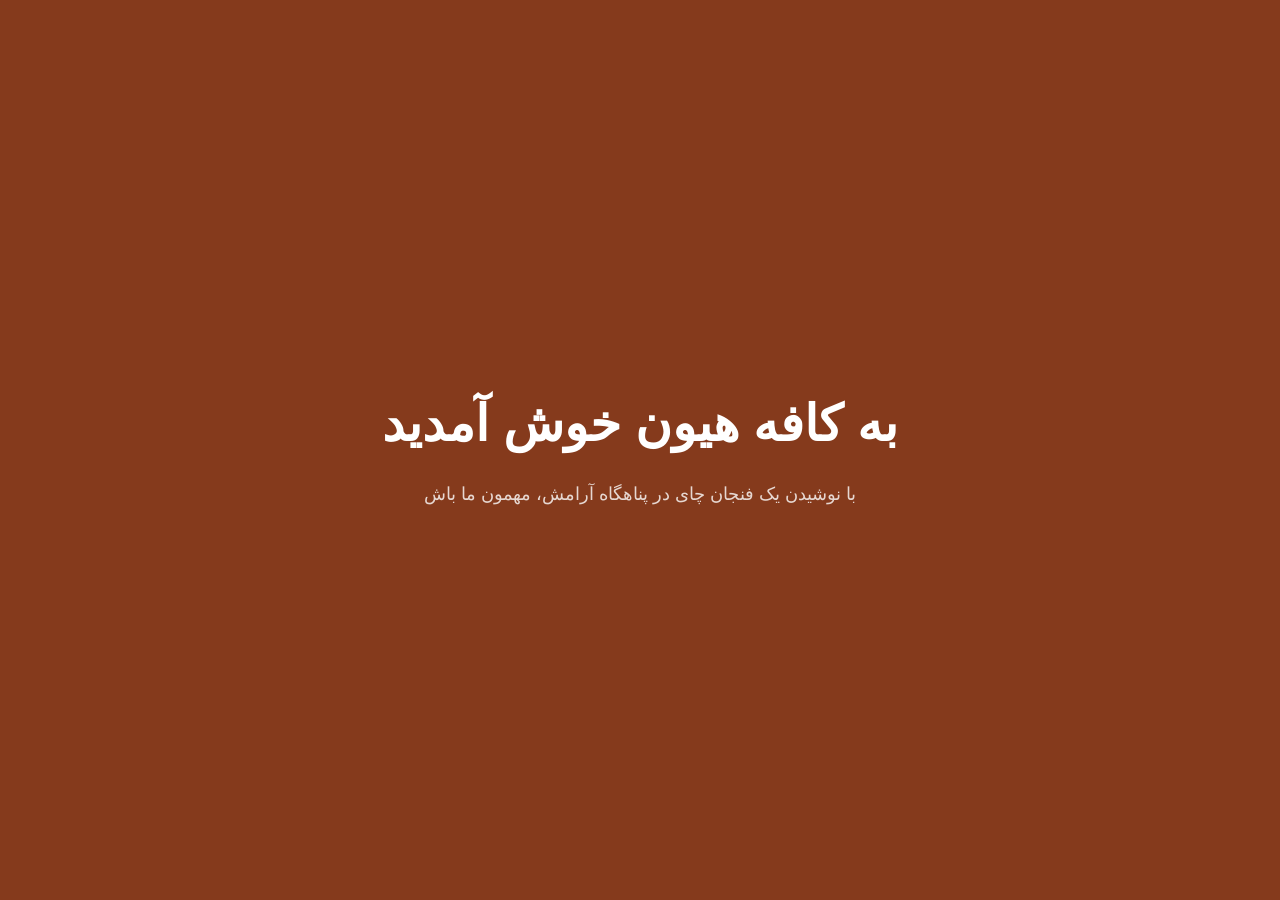
==== index.html @ 32764499 "feat: initial project structure and styles for Haven Coffee" ====
<!DOCTYPE html>
<html lang="fa">

<head>
    <meta charset="UTF-8">
    <meta name="viewport" content="width=device-width, initial-scale=1.0">
    <title>Haven Coffee | کافه هیون</title>
    <link rel="stylesheet" href="./style.css">
</head>

<body>
    <header>
        <h1>به کافه هیون خوش آمدید</h1>
        <p>با نوشیدن یک فنجان چای در پناهگاه آرامش، مهمون ما باش</p>
    </header>

</body>

</html>
---- style.css ----
*
{
    margin: 0;
    padding: 0;
    box-sizing: border-box;
    font-family: sans-serif;
    background: rgb(133, 58, 28);
    color: white;
}

header
{
    text-align: center;
    padding: 10px;
    height: 100vh;

    display: flex;
    justify-content: center;
    align-items: center;
    flex-direction: column;
}

header h1
{
    margin-bottom: 30px;
    font-size: 50px;
}

header p
{
    font-size: 18px;
    opacity: 0.8;
}
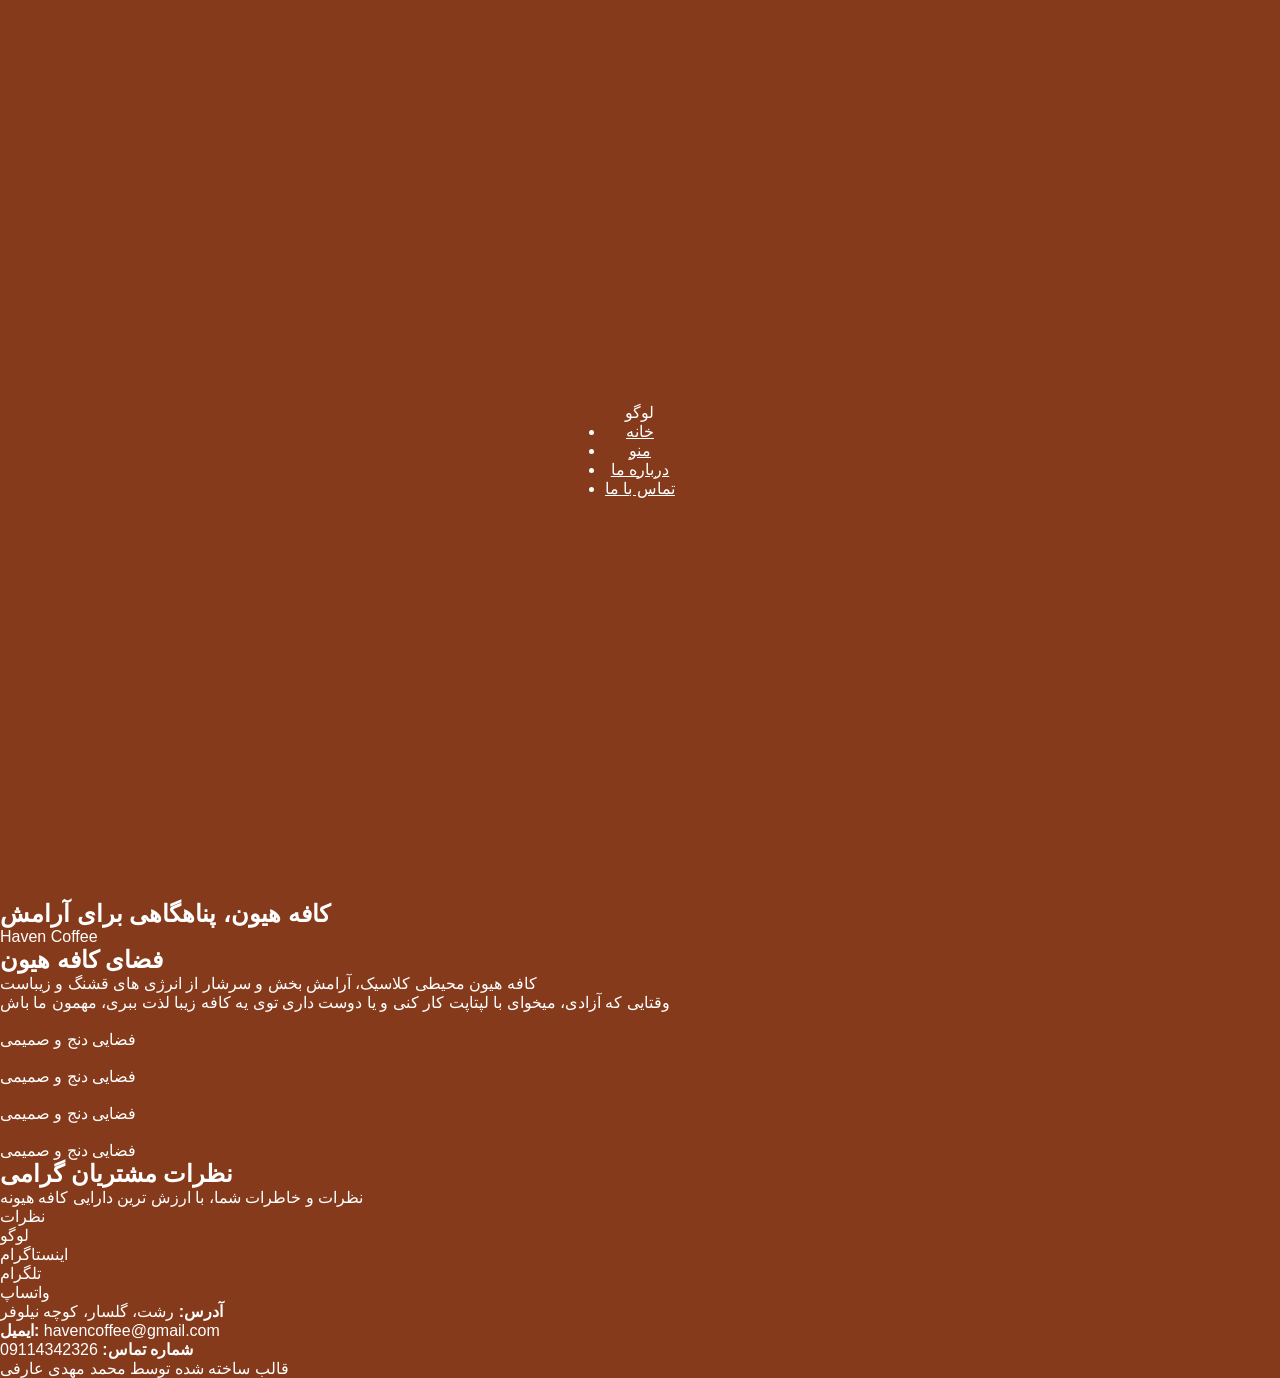
==== commit 34f0ac99: "feat: add semantic HTML structure for homepage" ====
--- a/index.html
+++ b/index.html
@@ -4,15 +4,95 @@
 <head>
     <meta charset="UTF-8">
     <meta name="viewport" content="width=device-width, initial-scale=1.0">
+    <meta name="description" content="ویسایت رسمی کافه هیون، پناهگاهی برای آرامش با فضایی نرم و کلاسیک">
     <title>Haven Coffee | کافه هیون</title>
     <link rel="stylesheet" href="./style.css">
 </head>
 
 <body>
     <header>
-        <h1>به کافه هیون خوش آمدید</h1>
-        <p>با نوشیدن یک فنجان چای در پناهگاه آرامش، مهمون ما باش</p>
+        <div>
+            <div class="header-haven-logo">لوگو</div>
+            <nav>
+                <ul>
+                    <li><a href="#">خانه</a></li>
+                    <li><a href="#">منو</a></li>
+                    <li><a href="#">درباره ما</a></li>
+                    <li><a href="#">تماس با ما</a></li>
+                </ul>
+            </nav>
+        </div>
     </header>
+    <main>
+        <section class="hero">
+            <h1>کافه هیون، پناهگاهی برای آرامش</h1>
+            <p>Haven Coffee</p>
+        </section>
+
+        <section class="haven-gallery">
+            <article class="haven-gallery-description">
+                <h2>فضای کافه هیون</h2>
+                <p>کافه هیون محیطی کلاسیک، آرامش بخش و سرشار از انرژی های قشنگ و زیباست</p>
+                <p>وقتایی که آزادی، میخوای با لپتاپت کار کنی و یا دوست داری توی یه کافه زیبا لذت ببری، مهمون ما باش</p>
+            </article>
+
+            <article class="haven-gallery-images">
+                <figure class="haven-gallery-image">
+                    <img src="" alt="" class="gallery-figure-img">
+                    <figcaption class="haven-gallery-image-caption">فضایی دنج و صمیمی</figcaption>
+                </figure>
+
+                <figure class="haven-gallery-image">
+                    <img src="" alt="" class="gallery-figure-img">
+                    <figcaption class="haven-gallery-image-caption">فضایی دنج و صمیمی</figcaption>
+                </figure>
+
+                <figure class="haven-gallery-image">
+                    <img src="" alt="" class="gallery-figure-img">
+                    <figcaption class="haven-gallery-image-caption">فضایی دنج و صمیمی</figcaption>
+                </figure>
+
+                <figure class="haven-gallery-image">
+                    <img src="" alt="" class="gallery-figure-img">
+                    <figcaption class="haven-gallery-image-caption">فضایی دنج و صمیمی</figcaption>
+                </figure>
+            </article>
+        </section>
+
+        <section class="haven-comments">
+            <article class="haven-comments-description">
+                <h2>نظرات مشتریان گرامی</h2>
+                <p>نظرات و خاطرات شما، با ارزش ترین دارایی کافه هیونه</p>
+            </article>
+
+            <article class="haven-comments-comment">نظرات</article>
+        </section>
+    </main>
+
+    <footer>
+        <div class="footer">
+            <div class="footer-main">
+                <div class="footer-main-logo">
+                    <div class="footer-haven-logo">لوگو</div>
+                    <div class="haven-socials">
+                        <div class="social-logo">اینستاگرام</div>
+                        <div class="social-logo">تلگرام</div>
+                        <div class="social-logo">واتساپ</div>
+                    </div>
+                </div>
+
+                <div class="footer-main-address">
+                    <p><strong>آدرس:</strong> رشت، گلسار، کوچه نیلوفر</p>
+                    <p><strong>ایمیل:</strong> havencoffee@gmail.com</p>
+                    <p><strong>شماره تماس:</strong> 09114342326</p>
+                </div>
+            </div>
+
+            <div class="footer-detail">
+                <div>قالب ساخته شده توسط محمد مهدی عارفی</div>
+            </div>
+        </div>
+    </footer>
 
 </body>
 
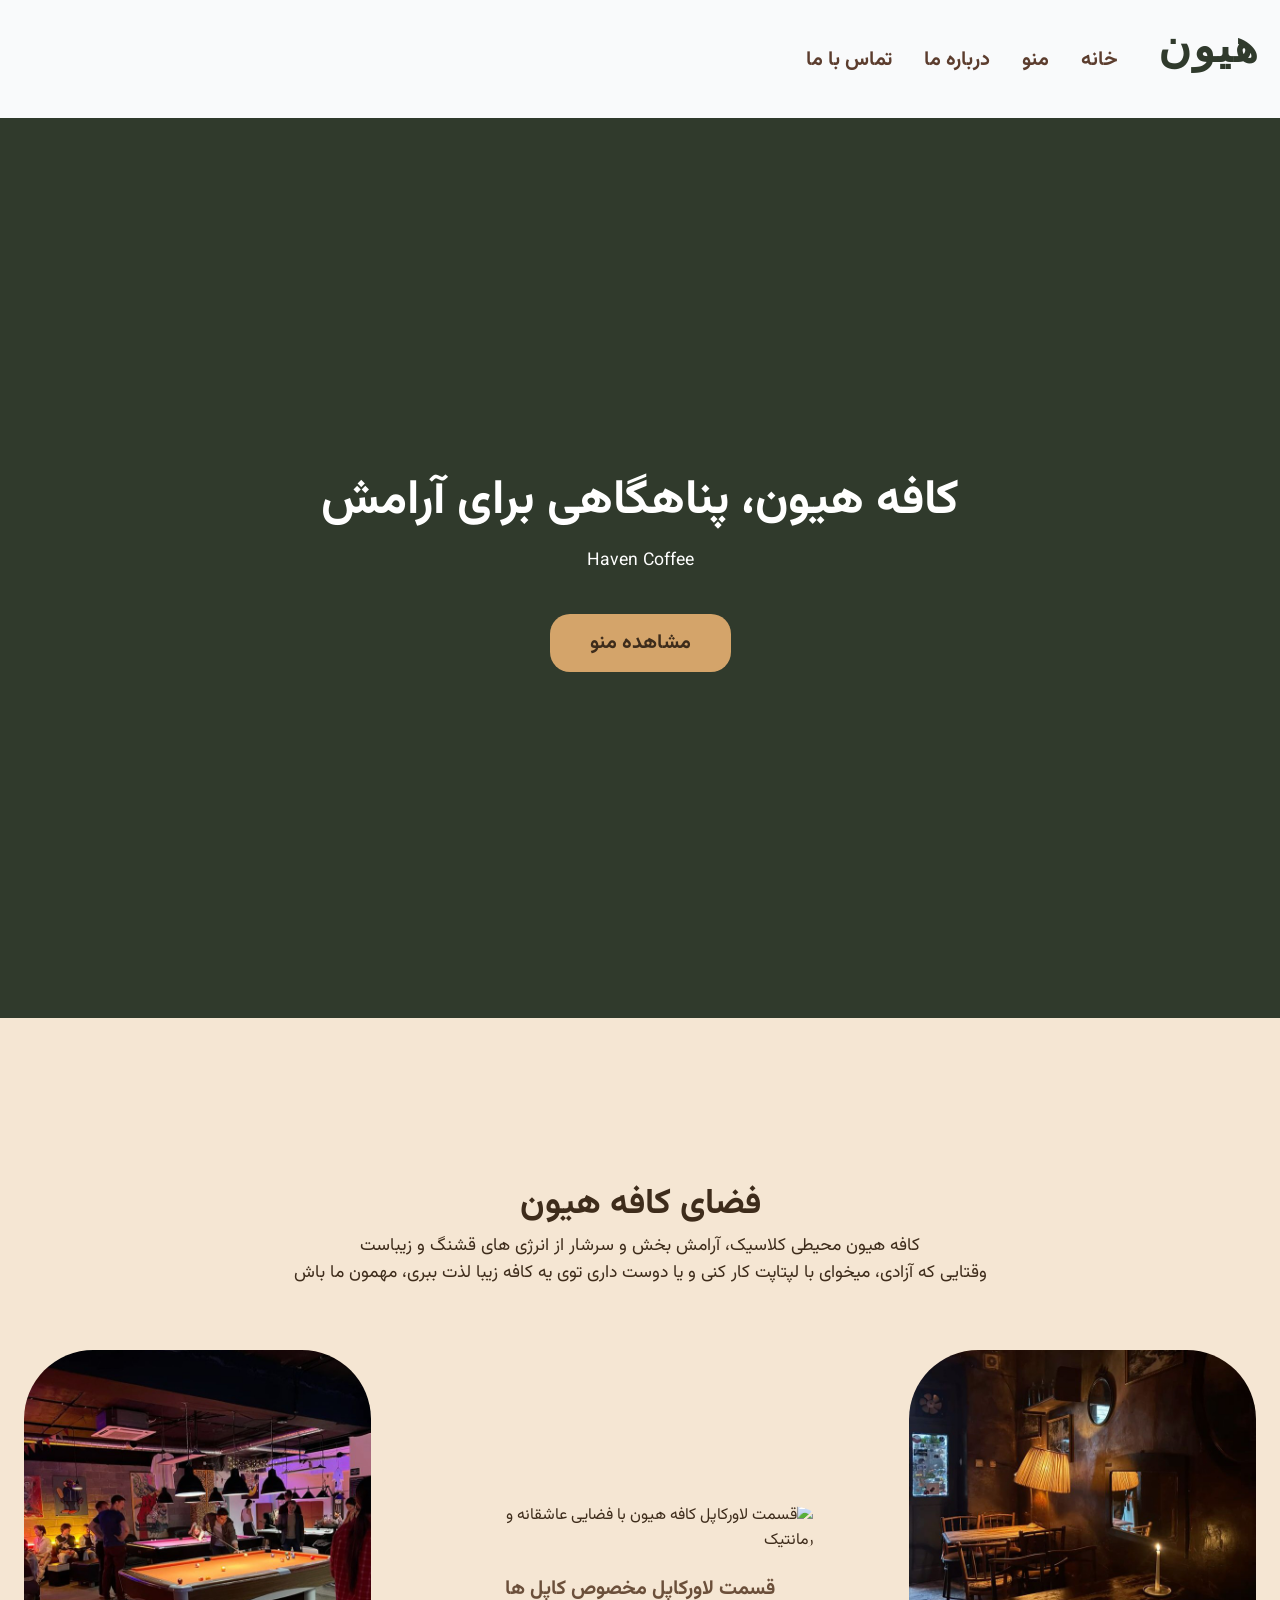
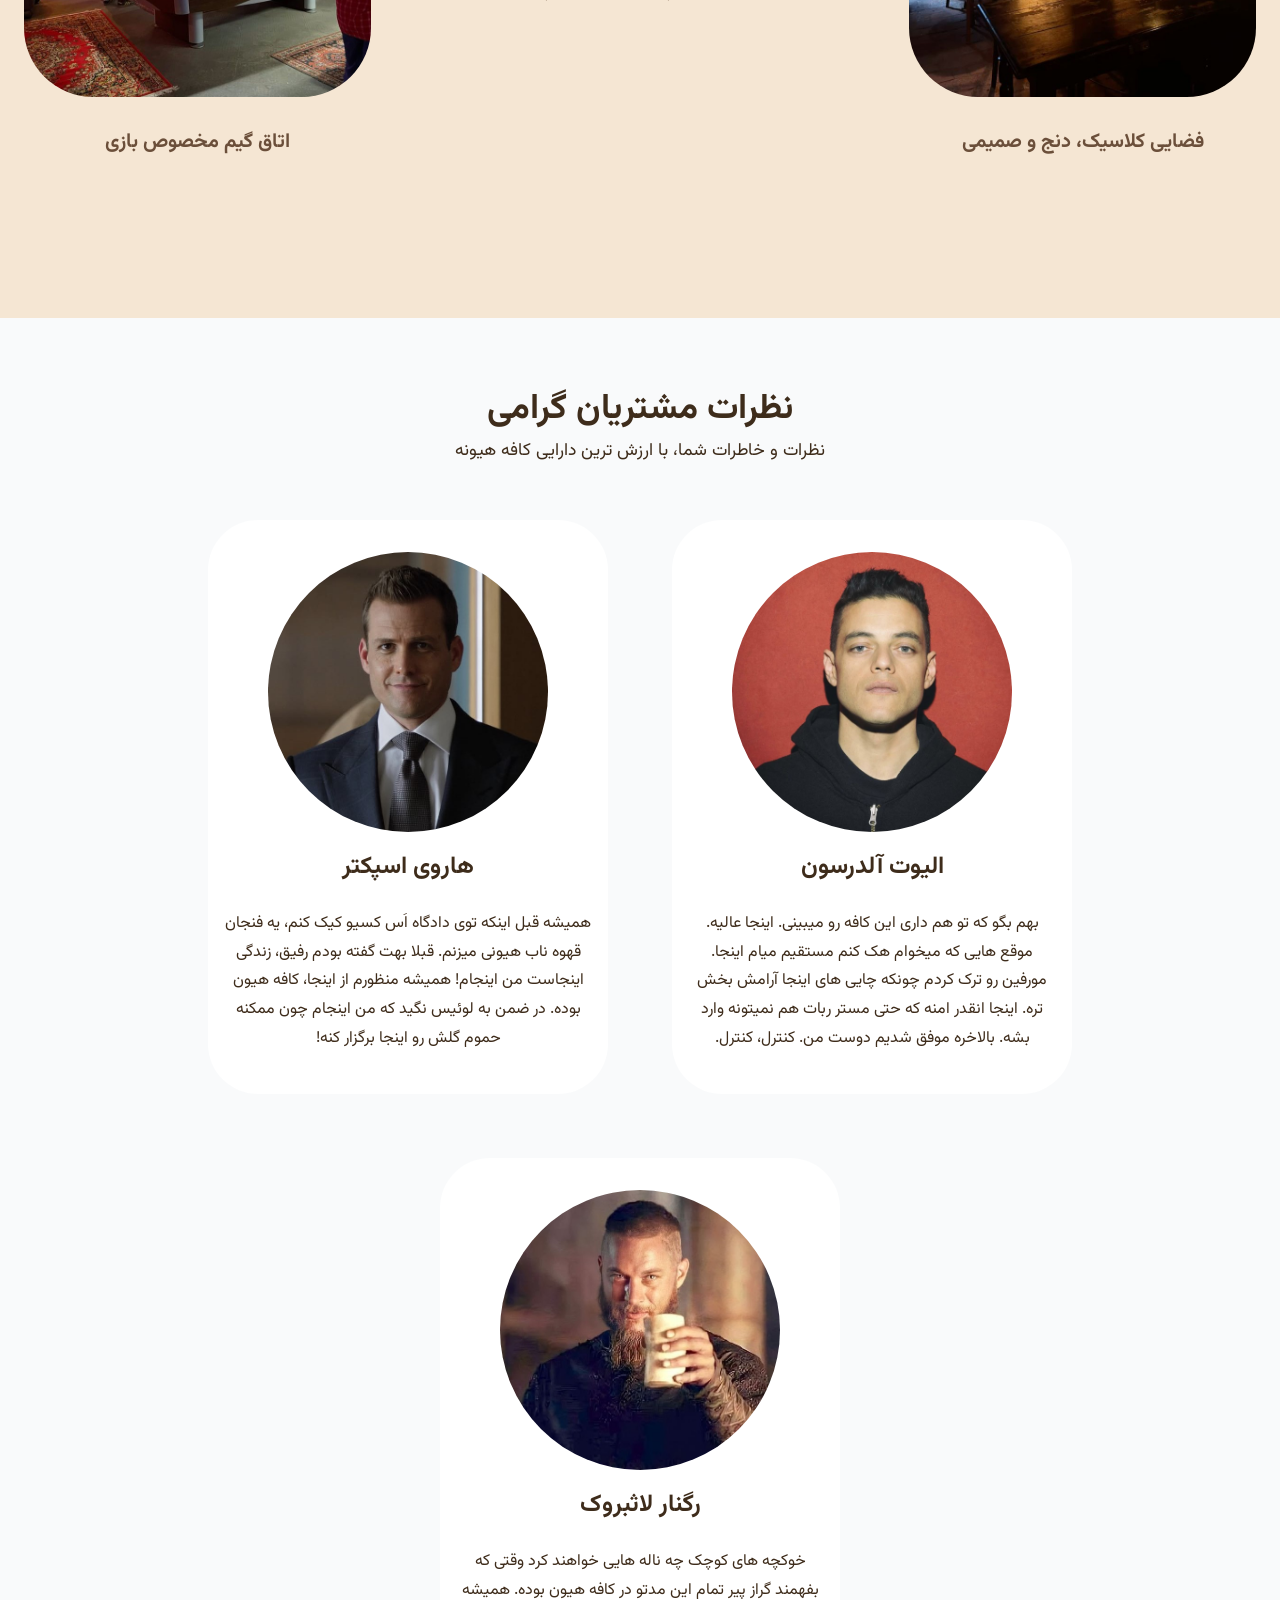
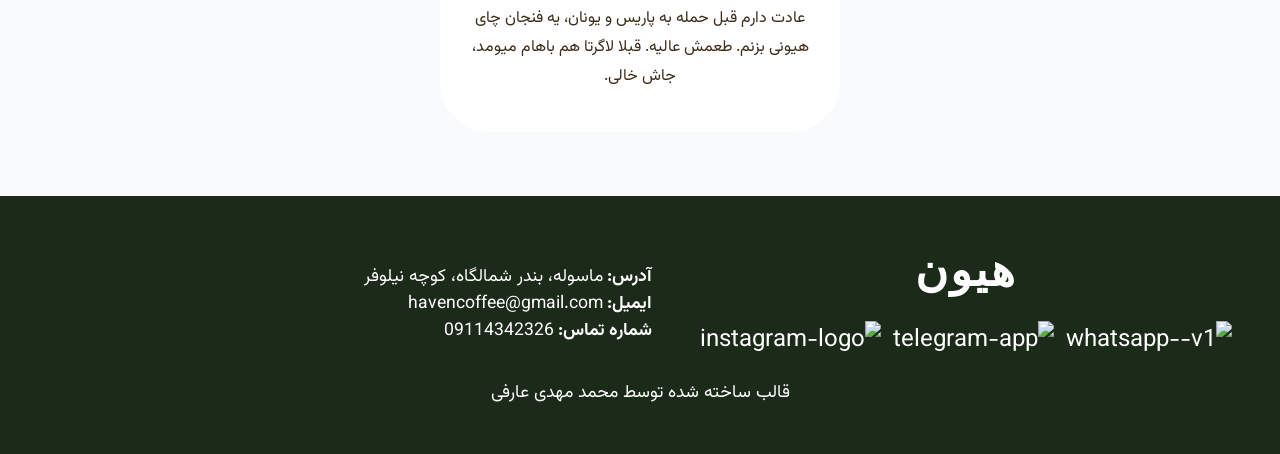
==== commit f303342e: "refactor: rename homepage to index for deployment" ====
--- a/index.html
+++ b/index.html
@@ -4,96 +4,131 @@
 <head>
     <meta charset="UTF-8">
     <meta name="viewport" content="width=device-width, initial-scale=1.0">
-    <meta name="description" content="ویسایت رسمی کافه هیون، پناهگاهی برای آرامش با فضایی نرم و کلاسیک">
-    <title>Haven Coffee | کافه هیون</title>
-    <link rel="stylesheet" href="./style.css">
+    <meta name="description"
+        content="کافه هیون، فضایی کلاسیک و آرامش بخش برای لحظاتی به یاد ماندنی. چای و قهوه ای ناب، محیطی دنج و صمیمی.">
+    <meta name="robots" content="index, follow">
+    <link rel="canonical" href="https://havencoffee.com/index.html">
+    <title>Haven Coffee | کافه هیون - پناهگاهی برای آرامش</title>
+    <link rel="stylesheet" href="./assets/css/base.css">
+    <link rel="stylesheet" href="./assets/css/homepage.css">
 </head>
 
 <body>
     <header>
-        <div>
-            <div class="header-haven-logo">لوگو</div>
-            <nav>
-                <ul>
-                    <li><a href="#">خانه</a></li>
-                    <li><a href="#">منو</a></li>
-                    <li><a href="#">درباره ما</a></li>
-                    <li><a href="#">تماس با ما</a></li>
-                </ul>
-            </nav>
-        </div>
+        <a href="index.html" class="header-haven-logo haven-logo text-center">هیون</a>
+        <input type="checkbox" id="menu-toggle" class="menu-toggle">
+        <label for="menu-toggle" class="menu-icon">☰</label>
+        <nav aria-label="ناوبری اصلی سایت">
+            <ul class="menu-items">
+                <li><a href="index.html" aria-current="page">خانه</a></li>
+                <li><a href="menu.html">منو</a></li>
+                <li><a href="about.html">درباره ما</a></li>
+                <li><a href="contact.html">تماس با ما</a></li>
+            </ul>
+        </nav>
     </header>
+
     <main>
-        <section class="hero">
-            <h1>کافه هیون، پناهگاهی برای آرامش</h1>
+        <section class="hero section" aria-labelledby="hero-title">
+            <h1 id="hero-title">کافه هیون، پناهگاهی برای آرامش</h1>
             <p>Haven Coffee</p>
+            <a href="menu.html" class="menu-btn">مشاهده منو</a>
         </section>
 
-        <section class="haven-gallery">
-            <article class="haven-gallery-description">
-                <h2>فضای کافه هیون</h2>
+        <section class="haven-gallery section" aria-labelledby="gallery-title">
+            <header class="haven-gallery-description flex-center-col text-center">
+                <h2 id="gallery-title">فضای کافه هیون</h2>
                 <p>کافه هیون محیطی کلاسیک، آرامش بخش و سرشار از انرژی های قشنگ و زیباست</p>
                 <p>وقتایی که آزادی، میخوای با لپتاپت کار کنی و یا دوست داری توی یه کافه زیبا لذت ببری، مهمون ما باش</p>
-            </article>
+            </header>
 
-            <article class="haven-gallery-images">
-                <figure class="haven-gallery-image">
-                    <img src="" alt="" class="gallery-figure-img">
-                    <figcaption class="haven-gallery-image-caption">فضایی دنج و صمیمی</figcaption>
+            <div class="haven-gallery-images flex-center-row" role="list">
+                <figure class="haven-gallery-image" role="listitem">
+                    <img src="assets/images/coffeeShop1.jpg" alt="فضای داخلی کافه هیون با دکوراسیون چوبی و نور گرم"
+                        class="gallery-figure-img" loading="lazy" decoding="async">
+                    <figcaption class="haven-gallery-image-caption">فضایی کلاسیک، دنج و صمیمی</figcaption>
                 </figure>
 
-                <figure class="haven-gallery-image">
-                    <img src="" alt="" class="gallery-figure-img">
-                    <figcaption class="haven-gallery-image-caption">فضایی دنج و صمیمی</figcaption>
+                <figure class="haven-gallery-image" role="listitem">
+                    <img src="assets/images/coffeeshop2.jpg" alt="قسمت لاورکاپل کافه هیون با فضایی عاشقانه و رمانتیک"
+                        class="gallery-figure-img" loading="lazy" decoding="async">
+                    <figcaption class="haven-gallery-image-caption">قسمت لاورکاپل مخصوص کاپل ها</figcaption>
                 </figure>
 
-                <figure class="haven-gallery-image">
-                    <img src="" alt="" class="gallery-figure-img">
-                    <figcaption class="haven-gallery-image-caption">فضایی دنج و صمیمی</figcaption>
+                <figure class="haven-gallery-image" role="listitem">
+                    <img src="assets/images/coffeeShop3.jpg" alt="اتاق گیم کافه هیون دارای بازی های جذاب جهت سرگرمی"
+                        class="gallery-figure-img" loading="lazy" decoding="async">
+                    <figcaption class="haven-gallery-image-caption">اتاق گیم مخصوص بازی</figcaption>
                 </figure>
-
-                <figure class="haven-gallery-image">
-                    <img src="" alt="" class="gallery-figure-img">
-                    <figcaption class="haven-gallery-image-caption">فضایی دنج و صمیمی</figcaption>
-                </figure>
-            </article>
+            </div>
         </section>
 
-        <section class="haven-comments">
-            <article class="haven-comments-description">
-                <h2>نظرات مشتریان گرامی</h2>
+        <section class="haven-comments section" aria-labelledby="comments-title">
+            <header class="haven-comments-description text-center">
+                <h2 id="comments-title">نظرات مشتریان گرامی</h2>
                 <p>نظرات و خاطرات شما، با ارزش ترین دارایی کافه هیونه</p>
-            </article>
+            </header>
 
-            <article class="haven-comments-comment">نظرات</article>
+            <div class="haven-comments-comment" role="list">
+                <article class="comment" role="listitem">
+                    <img src="assets/images/elliotAlderson.jpg" alt="ایلوت آلدرسون، شخصیت سریال مستر روبات"
+                        class="comment-image" loading="lazy" decoding="async">
+                    <h3>الیوت آلدرسون</h3>
+                    <blockquote class="comment-text">
+                        بهم بگو که تو هم داری این کافه رو میبینی. اینجا عالیه. موقع هایی که میخوام هک کنم مستقیم میام
+                        اینجا. مورفین رو ترک کردم چونکه چایی های اینجا آرامش بخش تره. اینجا انقدر امنه که حتی مستر ربات
+                        هم
+                        نمیتونه وارد بشه. بالاخره موفق شدیم دوست من. کنترل، کنترل.
+                    </blockquote>
+                </article>
+                <article class="comment" role="listitem">
+                    <img src="assets/images/harveySpecter.jpg" alt="هاروی اسپکتر، شخصیت سریال سوییتز"
+                        class="comment-image" loading="lazy" decoding="async">
+                    <h3>هاروی اسپکتر</h3>
+                    <blockquote class="comment-text">
+                        همیشه قبل اینکه توی دادگاه اَس کسیو کیک کنم، یه فنجان قهوه ناب هیونی میزنم. قبلا بهت گفته
+                        بودم رفیق، زندگی اینجاست من اینجام! همیشه منظورم از اینجا، کافه هیون بوده. در ضمن به لوئیس نگید
+                        که
+                        من اینجام چون ممکنه حموم گلش رو اینجا برگزار کنه!
+                    </blockquote>
+                </article>
+                <article class="comment" role="listitem">
+                    <img src="assets/images/ragnar.jpg" alt="رگنار لاثبروک، شخصیت سریال وایکیگنز" class="comment-image"
+                        loading="lazy" decoding="async">
+                    <h3>رگنار لاثبروک</h3>
+                    <blockquote class="comment-text">
+                        خوکچه های کوچک چه ناله هایی خواهند کرد وقتی که بفهمند گراز پیر تمام این مدتو در کافه هیون بوده.
+                        همیشه عادت دارم قبل حمله به پاریس و یونان، یه
+                        فنجان چای هیونی بزنم. طعمش عالیه. قبلا لاگرتا هم باهام میومد، جاش خالی.
+                    </blockquote>
+                </article>
+            </div>
         </section>
     </main>
 
     <footer>
-        <div class="footer">
-            <div class="footer-main">
-                <div class="footer-main-logo">
-                    <div class="footer-haven-logo">لوگو</div>
-                    <div class="haven-socials">
-                        <div class="social-logo">اینستاگرام</div>
-                        <div class="social-logo">تلگرام</div>
-                        <div class="social-logo">واتساپ</div>
-                    </div>
-                </div>
-
-                <div class="footer-main-address">
-                    <p><strong>آدرس:</strong> رشت، گلسار، کوچه نیلوفر</p>
-                    <p><strong>ایمیل:</strong> havencoffee@gmail.com</p>
-                    <p><strong>شماره تماس:</strong> 09114342326</p>
+        <div class="footer-main">
+            <div class="footer-main-logo">
+                <div class="footer-haven-logo haven-logo" style="color: var(--color-text-light);">هیون</div>
+                <div class="haven-socials">
+                    <a href="https://web.whatsapp.com/" aria-label="واتساپ کافه هیون"><img width="40" height="40"
+                            src="https://img.icons8.com/color/48/whatsapp--v1.png" alt="whatsapp--v1" /></a>
+                    <a href="https://telegram.org/" aria-label="تلگرام کافه هیون"><img width="40" height="40"
+                            src="https://img.icons8.com/fluency/48/telegram-app.png" alt="telegram-app" /></a>
+                    <a href="https://www.instagram.com/" aria-label="اینستاگرام کافه هیون"><img width="40" height="40"
+                            src="https://img.icons8.com/3d-fluency/94/instagram-logo.png" alt="instagram-logo" /></a>
                 </div>
             </div>
 
-            <div class="footer-detail">
-                <div>قالب ساخته شده توسط محمد مهدی عارفی</div>
+            <div class="footer-main-address" itemscope itemtype="https://schema.org/Organization">
+                <p><strong>آدرس: </strong><span itemprop="address">ماسوله، بندر شمالگاه، کوچه نیلوفر</span></p>
+                <p><strong>ایمیل: </strong><a href="mailto:havencoffee@gmail.com"
+                        itemprop="email">havencoffee@gmail.com</a></p>
+                <p><strong>شماره تماس: </strong><a href="tel:+989114342326" itemprop="telephone">09114342326</a></p>
             </div>
         </div>
+        <p class="footer-detail text-center">قالب ساخته شده توسط محمد مهدی عارفی</p>
     </footer>
-
 </body>
 
 </html>
--- a/assets/css/base.css
+++ b/assets/css/base.css
@@ -0,0 +1,315 @@
+@font-face {
+  font-family: 'Vazirmatn';
+  src: url('../fonts/Vazirmatn[wght].woff2') format('woff2 supports variations'),
+       url('../fonts/Vazirmatn[wght].woff2') format('woff2-variations');
+  font-weight: 100 900;
+  font-style: normal;
+  font-display: swap;
+}
+
+@font-face {
+    font-family: 'Parastoo';
+    src: url('../fonts/Parastoo-VariableFont_wght.ttf') format('ttf supports variations'),
+    url('../fonts/Parastoo-VariableFont_wght.ttf') format('ttf-variations');
+    font-weight: 400 700;
+    font-style: normal;
+    font-display: swap;
+}
+
+:root
+{
+    --color-body: #F5F0EB;
+    --color-primary: #303A2C;
+    --color-secondary: #F9FAFB;
+    --color-text-dark: #3E2C1B;
+    --color-warm: #F5E6D3;  
+    --color-dark: #1C2A1A;
+    --color-text-light: #FFFFFF;   
+    --color-link: #5C3D2E;       
+    --color-caption: #6B4F3A;   
+    --color-accent: #D4A46A;
+    --color-purple-dark: #331633;
+    --color-green-dark: #064606;
+    --color-black: #000000;
+    --color-white: #ffffff;
+    --color-about-hero: #4C5648;
+    --color-digits: #e5e5e0;
+    --color-contact-hero: #2b3528;
+    --color-contact-content: #640f0f;
+    --color-contact-map: #EAEAE5;
+    --font-primary: Vazirmatn, 'Segoe UI', Tahoma, Geneva, Verdana, sans-serif;
+    --font-logo: 'Parastoo', 'Segoe UI', Tahoma, Geneva, Verdana, sans-serif;
+}
+
+*, *::before, *::after
+{
+    padding: 0;
+    margin: 0;
+    box-sizing: border-box;
+}
+
+html
+{
+    scroll-behavior: smooth;
+}
+
+body
+{
+    font-family: var(--font-primary);
+    background-color: var(--color-body);
+    color: var(--color-primary);
+    direction: rtl;
+    text-align: right;
+    min-height: 100vh;
+}
+
+a
+{
+    text-decoration: none;
+}
+
+ul
+{
+    list-style: none;
+}
+
+h1
+{
+    font-size: 3rem;
+}
+
+h2
+{
+    font-size: 2.2rem;
+}
+
+h3 
+{
+    font-size: 1.5rem;
+    font-weight: 700;
+}
+
+p
+{
+    font-size: 1.1rem;
+}
+
+.haven-logo
+{
+    font-family: var(--font-logo);
+    font-weight: 700;
+    font-size: 2.8rem;
+    color: var(--color-primary);
+    letter-spacing: 2px;
+    line-height: 1.2;
+}
+
+/* utility classes */
+/* flex */
+.flex-center-row
+{
+    display: flex;
+    justify-content: center;
+    align-items: center;
+}
+.flex-center-col
+{
+    display: flex;
+    flex-direction: column;
+    justify-content: center;
+    align-items: center;
+}
+
+/* text */
+.text-center
+{
+    text-align: center;
+}
+
+/* spacing */
+.margin-bottom
+{
+    margin-bottom: 1rem;
+}
+
+/* header */
+body > header
+{
+    background-color: var(--color-secondary);
+    padding: 1.25rem;
+    font-size: 1.25rem;
+    font-weight: bold;
+    display: flex;
+    gap: 2.5rem;
+}
+.header-haven-logo
+{
+    margin-bottom: 1.5rem;
+}
+.menu-toggle 
+{
+    display: none;
+}
+.menu-icon 
+{
+    display: none; 
+    font-size: 2rem;
+    cursor: pointer;
+    color: var(--color-link);
+    user-select: none;
+}
+.menu-items
+{
+    display: flex;
+    gap: 2rem;
+    margin-top: 1.5rem;
+}
+.menu-items a
+{
+    color: var(--color-link);
+    font-size: 1.25rem;
+    transition: color 0.3s, border-bottom 0.3s;
+    border-bottom: 2px solid transparent;
+    padding-bottom: 0.25rem;
+}
+.menu-items a:hover 
+{
+    color: #B8860B;
+    border-bottom-color: #B8860B;
+}
+
+/* footer */
+footer
+{
+    background-color: var(--color-dark);
+    color: var(--color-text-light);
+    font-size: 1.5rem;
+    padding: 3rem;
+}
+footer a
+{
+    color: var(--color-text-light);
+    transition: opacity 0.3s;
+}
+footer a:hover 
+{
+    opacity: 0.8;
+    text-decoration: underline;
+}
+.footer-main
+{
+    display: flex;
+    flex-wrap: wrap;
+}
+.haven-socials
+{
+    margin-top: 1.5rem;
+    display: flex;
+    gap: 0.75rem;
+}
+.footer-main-logo
+{
+    margin-left: 3rem;
+}
+.footer-haven-logo
+{
+    text-align: center;
+}
+.social-logo
+{
+    width: 50px;
+    height: 50px;
+    border-radius: 10%;
+}
+.footer-main-address
+{
+    margin-top: 1.2rem;
+}
+.footer-detail
+{
+    margin-top: 1.25rem;
+}
+
+/* responsive */
+@media (max-width: 1024px)
+{
+    /* header */
+    .menu-icon
+    {
+        display: block;
+    }
+    nav
+    {
+        display: none;
+        width: 100%;
+    }
+    .menu-toggle:checked ~ nav
+    {
+        display: block;
+    }
+    .menu-items
+    {
+        flex-direction: column;
+        gap: 1rem;
+        margin-top: 1rem;
+        padding: 1rem;
+        border-radius: 12px;
+        box-shadow: 0 4px 12px rgba(0, 0, 0, 0.05);
+    }
+    .menu-items a 
+    {
+        font-size: 1.1rem;
+        padding: 0.5rem 0;
+        border-bottom: 1px solid rgba(0, 0, 0, 0.05);
+    }
+    body > header 
+    {
+        flex-wrap: wrap;
+        justify-content: space-between;
+        align-items: center;
+        padding: 1rem;
+    }
+    .header-haven-logo 
+    {
+        margin-bottom: 0.8rem;
+        font-size: 2rem;
+    }
+
+    /* footer */
+    footer 
+    {
+        padding: 2rem 1rem;
+    }
+    .footer-main 
+    {
+        flex-direction: column; 
+        align-items: center; 
+        gap: 2rem;
+    }
+    .footer-main-logo 
+    {
+        margin-left: 0; 
+        display: flex;
+        flex-direction: column;
+        align-items: center;
+    }
+    .footer-haven-logo
+    {
+        font-size: 2rem;
+    }
+    .haven-socials 
+    {
+        margin-top: 1rem;
+        gap: 1rem;
+    }
+    .footer-main-address 
+    {
+
+        text-align: center;
+        margin-bottom: 2rem;
+    }
+    .footer-detail 
+    {
+        margin-top: 1.5rem;
+    }
+}
--- a/assets/css/homepage.css
+++ b/assets/css/homepage.css
@@ -0,0 +1,185 @@
+/* section class */
+.section 
+{
+    min-height: 100vh;
+    padding: 4rem 1.5rem;
+    display: flex;
+    flex-direction: column;
+    justify-content: center;
+    align-items: center;
+}
+
+/* header is in the base.css */
+
+/* hero */
+.hero
+{
+    background-color: var(--color-primary);
+    color: var(--color-text-light);
+    gap: 0.5rem;
+}
+.menu-btn
+{
+    background-color: var(--color-accent);
+    color: var(--color-text-dark);
+    padding: 0.8rem 2.5rem;
+    font-size: 1.25rem;
+    font-weight: 700;
+    border: none;
+    border-radius: 20px;
+    cursor: pointer;
+    transition: background 0.3s, transform 0.2s, box-shadow 0.3s;
+    margin-top: 2rem;
+}
+.menu-btn:hover
+{
+    background-color: #b8895a;
+    transform: scale(1.05);
+    box-shadow: 0 6px 20px rgba(0, 0, 0, 0.2);
+}
+
+/* haven-gallery */
+.haven-gallery
+{
+    background-color: var(--color-warm);
+    color: var(--color-text-dark);
+}
+.haven-gallery-images
+{
+    gap: 6rem;
+    flex-wrap: wrap;
+    margin-top: 4rem;
+}
+.haven-gallery-image
+{
+    flex: 1 1 200px;
+    max-width: 450px;
+}
+.gallery-figure-img
+{
+    width: 100%;
+    max-width: 400px;
+    height: auto;
+    max-height: 400px;
+    aspect-ratio: 1/1;
+    border-radius: 20%;
+}
+.haven-gallery-image-caption
+{
+    text-align: center;
+    margin-top: 1.25rem;
+    color: var(--color-caption);
+    font-weight: bold;
+    font-size: 1.25rem;
+}
+
+/* haven-comments */
+.haven-comments
+{
+    background-color: var(--color-secondary);
+    color: var(--color-text-dark);
+}
+.haven-comments-description
+{
+    margin-bottom: 3.5rem;
+}
+.haven-comments-comment
+{
+    display: flex;
+    justify-content: center;
+    gap: 4rem;
+    flex-wrap: wrap;
+}
+.comment
+{
+    background-color: var(--color-white);
+    width: 100%;
+    max-width: 400px;
+    height: auto;
+    min-height: 550px;
+    border-radius: 50px;
+    padding: 1rem;
+    display: flex;
+    flex-direction: column;
+    align-items: center;
+}
+.comment-image
+{
+    width: 280px;
+    height: 280px;
+    border-radius: 50%;
+    margin: 1rem 0;
+}
+.comment-text
+{
+    margin-top: 1.5rem;
+    margin-bottom: 1.5rem;
+    text-align: center; 
+    color: var(--color-text-dark);
+    line-height: 1.8;
+}
+
+/* footer is in the base.css */
+
+/* Responsive */
+@media (max-width: 1024px)
+{
+    /* header is in the base.css */
+
+    /* hero */
+    .hero 
+    {
+        padding: 2rem 1rem;
+        gap: 0.5rem;
+        min-height: 80vh; 
+    }
+    .hero h1 
+    {
+        font-size: clamp(1.6rem, 4vw, 2.2rem);
+    }
+    .hero p 
+    {
+        font-size: 1.2rem;
+    }
+    .menu-btn  
+    {
+        padding: 0.6rem 2rem;
+        font-size: 1rem;
+        margin-top: 1.5rem;
+    }
+
+    /* gallery */
+    .haven-gallery-images 
+    {
+        gap: 2rem;
+        margin-top: 2rem;
+    }
+    .haven-gallery-image 
+    {
+        flex: 1 1 100%;
+        max-width: 320px;
+    }
+    .gallery-figure-img 
+    {
+        max-width: 320px;
+        max-height: none;
+        margin-top: 3rem;
+        aspect-ratio: 1/1;
+    }
+
+    /* comments */
+    .haven-comments-comment 
+    {
+        gap: 2rem;
+        flex-direction: column;
+        align-items: center;
+    }
+    .comment 
+    {
+        max-width: 100%;
+        min-height: auto;
+        padding: 1.5rem;
+    }
+
+    /* footer is in the base.css */
+}
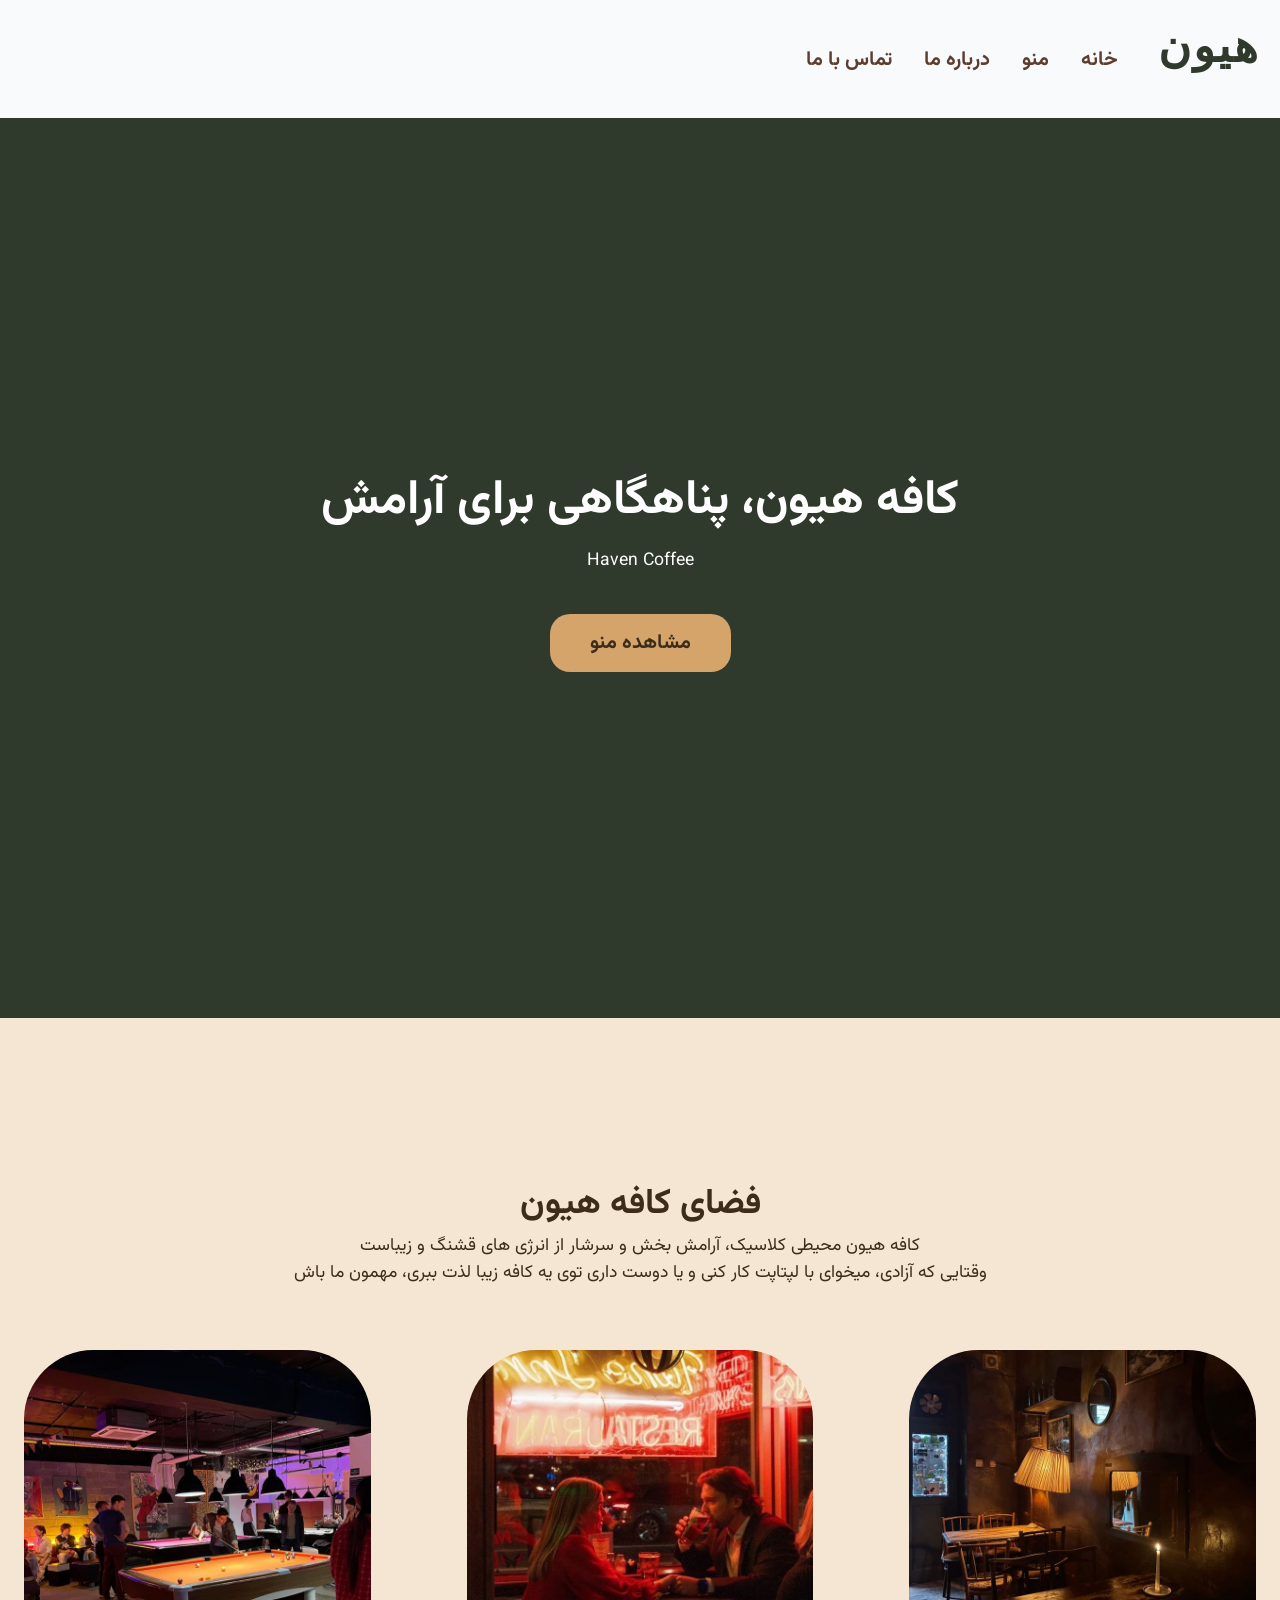
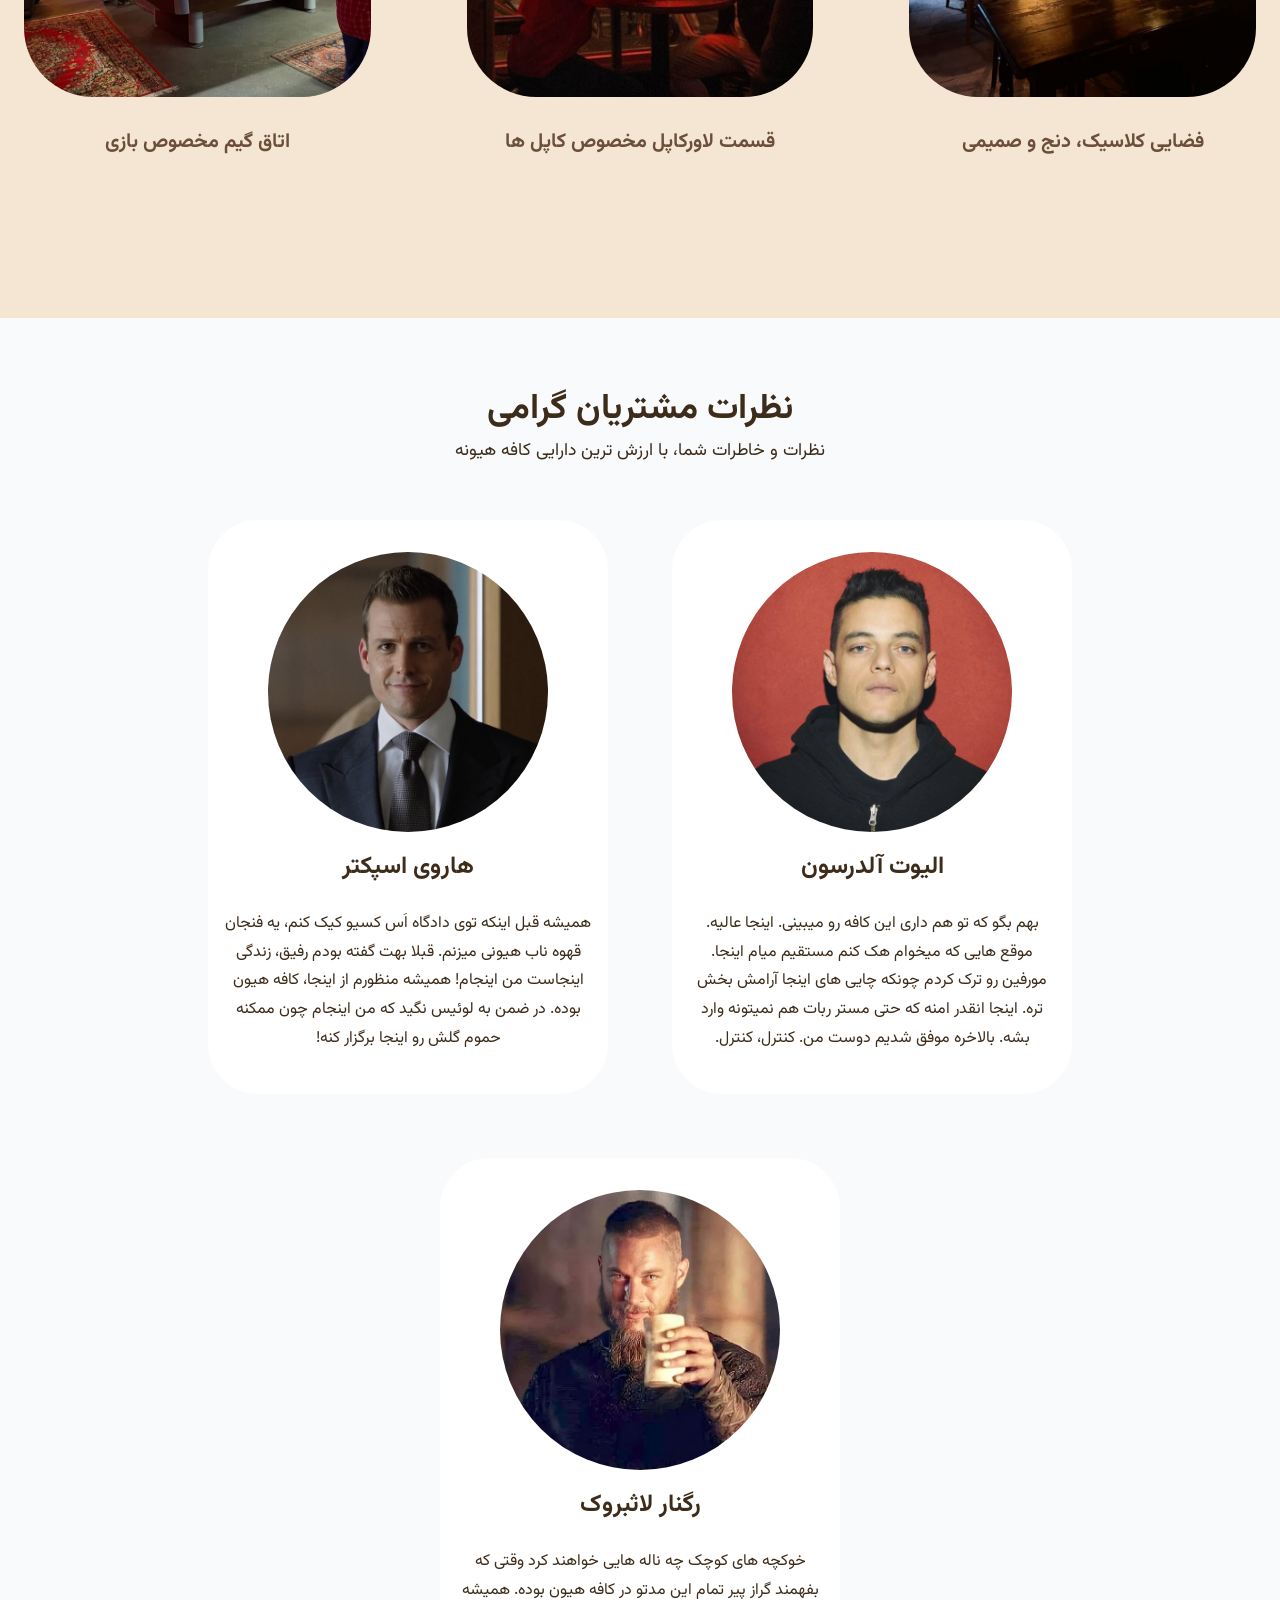
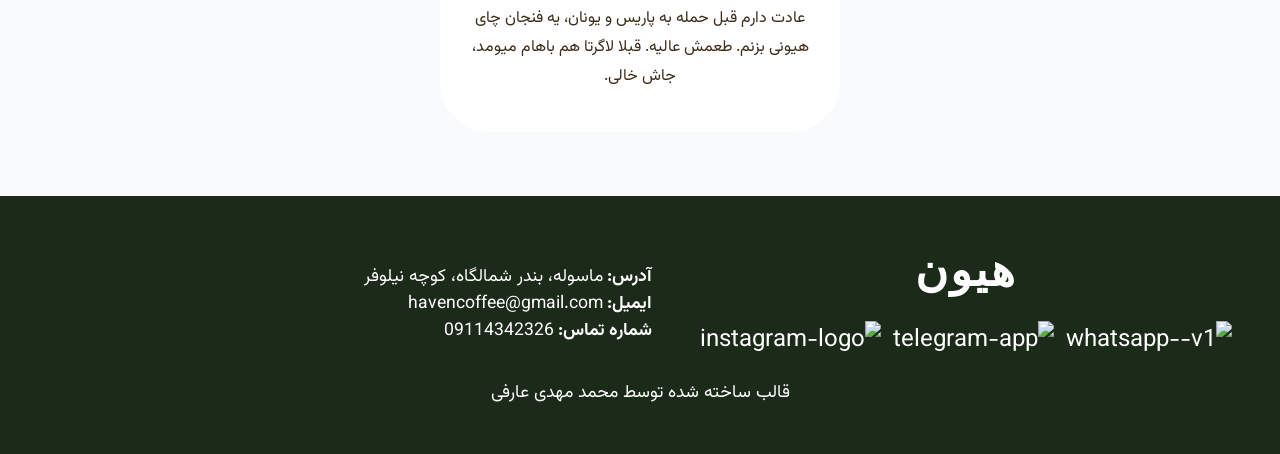
==== commit f53e4c0f: "perf: remove lazy loading from images" ====
--- a/index.html
+++ b/index.html
@@ -45,19 +45,19 @@
             <div class="haven-gallery-images flex-center-row" role="list">
                 <figure class="haven-gallery-image" role="listitem">
                     <img src="assets/images/coffeeShop1.jpg" alt="فضای داخلی کافه هیون با دکوراسیون چوبی و نور گرم"
-                        class="gallery-figure-img" loading="lazy" decoding="async">
+                        class="gallery-figure-img" decoding="async">
                     <figcaption class="haven-gallery-image-caption">فضایی کلاسیک، دنج و صمیمی</figcaption>
                 </figure>
 
                 <figure class="haven-gallery-image" role="listitem">
-                    <img src="assets/images/coffeeshop2.jpg" alt="قسمت لاورکاپل کافه هیون با فضایی عاشقانه و رمانتیک"
-                        class="gallery-figure-img" loading="lazy" decoding="async">
+                    <img src="assets/images/coffeeShop2.jpg" alt="قسمت لاورکاپل کافه هیون با فضایی عاشقانه و رمانتیک"
+                        class="gallery-figure-img" decoding="async">
                     <figcaption class="haven-gallery-image-caption">قسمت لاورکاپل مخصوص کاپل ها</figcaption>
                 </figure>
 
                 <figure class="haven-gallery-image" role="listitem">
                     <img src="assets/images/coffeeShop3.jpg" alt="اتاق گیم کافه هیون دارای بازی های جذاب جهت سرگرمی"
-                        class="gallery-figure-img" loading="lazy" decoding="async">
+                        class="gallery-figure-img" decoding="async">
                     <figcaption class="haven-gallery-image-caption">اتاق گیم مخصوص بازی</figcaption>
                 </figure>
             </div>
@@ -72,7 +72,7 @@
             <div class="haven-comments-comment" role="list">
                 <article class="comment" role="listitem">
                     <img src="assets/images/elliotAlderson.jpg" alt="ایلوت آلدرسون، شخصیت سریال مستر روبات"
-                        class="comment-image" loading="lazy" decoding="async">
+                        class="comment-image" decoding="async">
                     <h3>الیوت آلدرسون</h3>
                     <blockquote class="comment-text">
                         بهم بگو که تو هم داری این کافه رو میبینی. اینجا عالیه. موقع هایی که میخوام هک کنم مستقیم میام
@@ -83,7 +83,7 @@
                 </article>
                 <article class="comment" role="listitem">
                     <img src="assets/images/harveySpecter.jpg" alt="هاروی اسپکتر، شخصیت سریال سوییتز"
-                        class="comment-image" loading="lazy" decoding="async">
+                        class="comment-image" decoding="async">
                     <h3>هاروی اسپکتر</h3>
                     <blockquote class="comment-text">
                         همیشه قبل اینکه توی دادگاه اَس کسیو کیک کنم، یه فنجان قهوه ناب هیونی میزنم. قبلا بهت گفته
@@ -94,7 +94,7 @@
                 </article>
                 <article class="comment" role="listitem">
                     <img src="assets/images/ragnar.jpg" alt="رگنار لاثبروک، شخصیت سریال وایکیگنز" class="comment-image"
-                        loading="lazy" decoding="async">
+                        decoding="async">
                     <h3>رگنار لاثبروک</h3>
                     <blockquote class="comment-text">
                         خوکچه های کوچک چه ناله هایی خواهند کرد وقتی که بفهمند گراز پیر تمام این مدتو در کافه هیون بوده.
